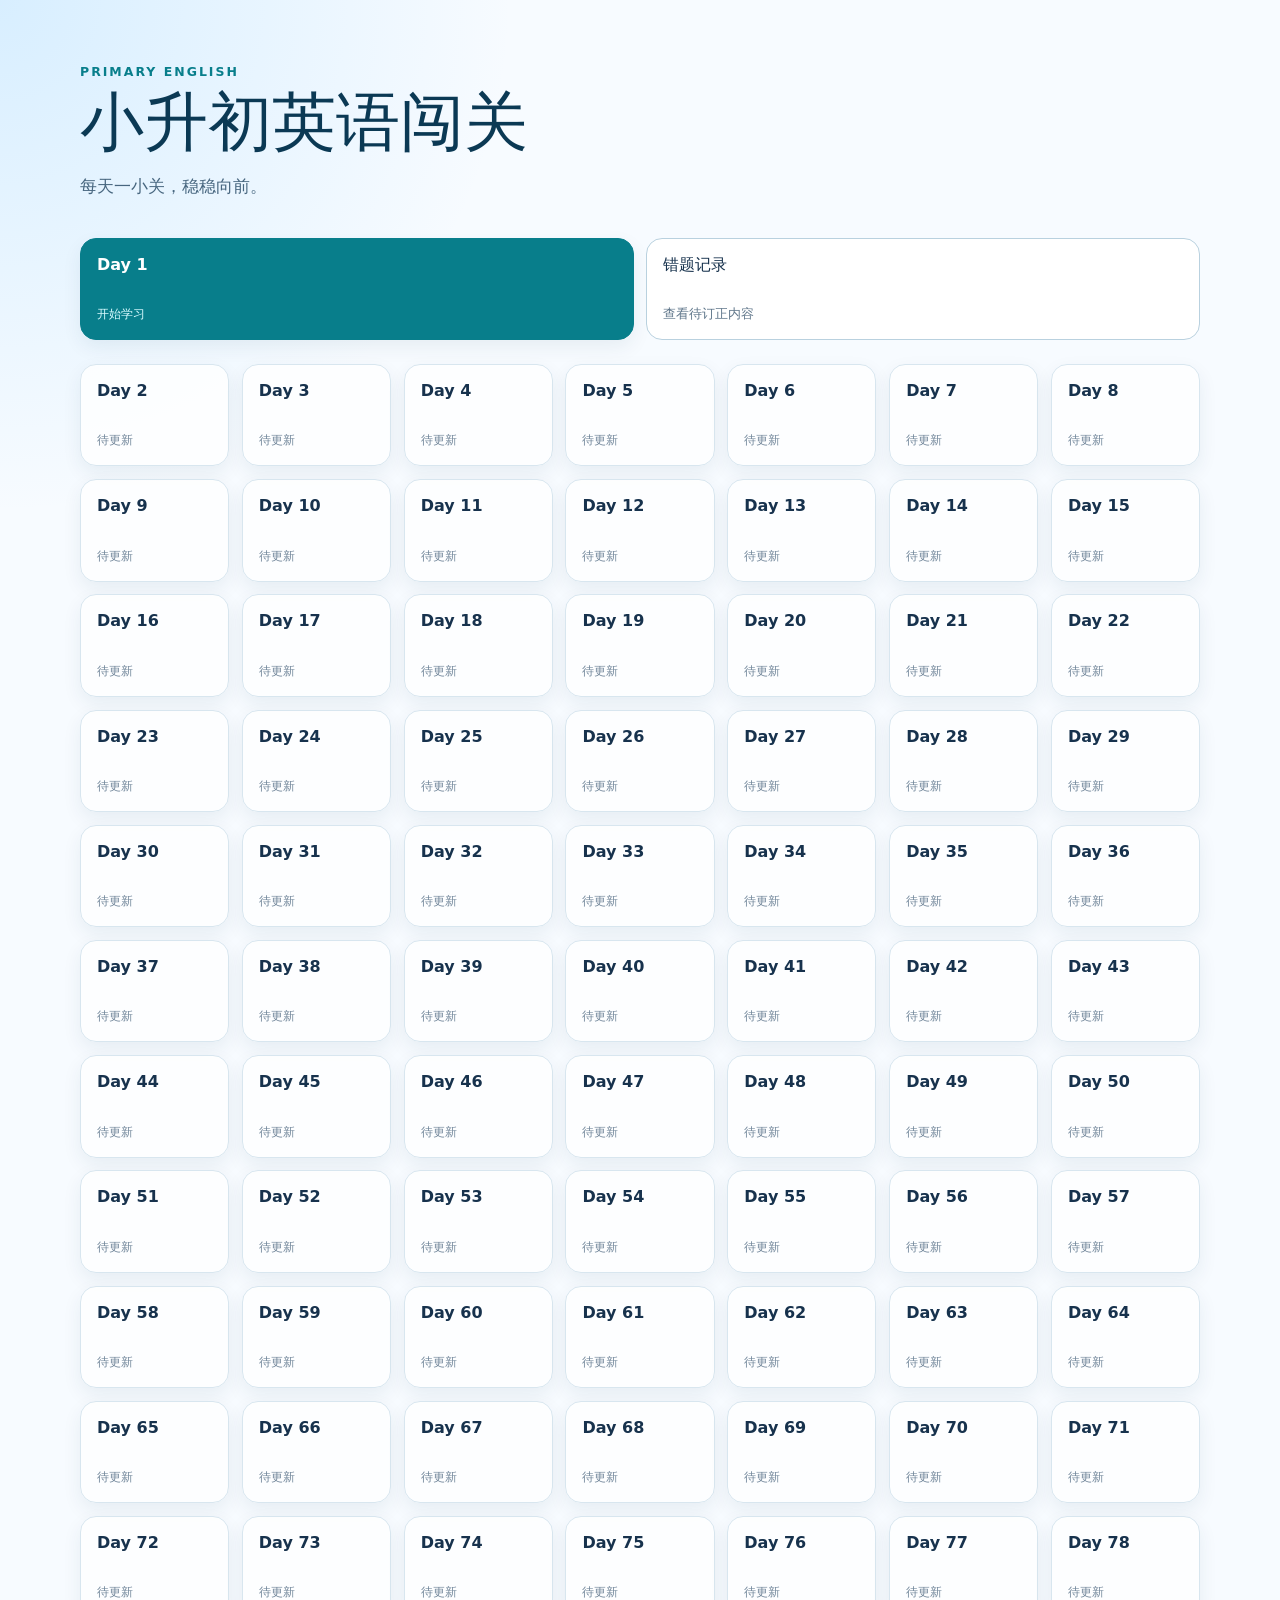
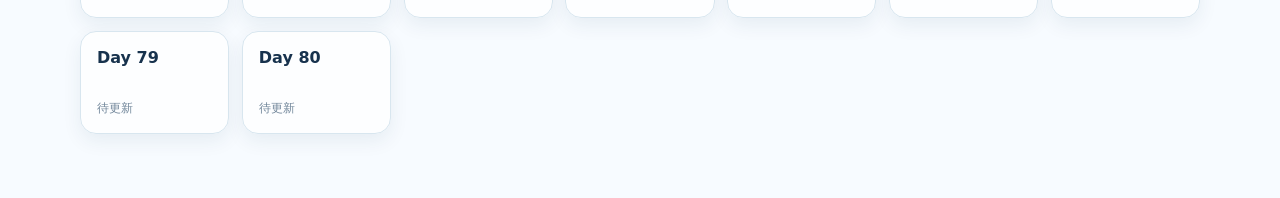
==== index.html @ 1ed9d4b0 "Publish primary English learning app" ====
<!doctype html>
<html lang="zh-CN">
  <head>
    <meta charset="UTF-8" />
    <meta name="viewport" content="width=device-width, initial-scale=1.0" />
    <link rel="manifest" href="/manifest.webmanifest" />
    <meta name="theme-color" content="#087e8b" />
    <title>小升初英语闯关</title>
    <script type="module" crossorigin src="/assets/index-By_qNgmh.js"></script>
    <link rel="stylesheet" crossorigin href="/assets/index-BoUDTLv9.css">
  </head>
  <body>
    <div id="root"></div>
  </body>
</html>
---- assets/index-BoUDTLv9.css ----
:root{color:#17324d;font-synthesis:none;text-rendering:optimizelegibility;background:#f7fbff;font-family:Hiragino Sans,Yu Gothic,system-ui,sans-serif}*{box-sizing:border-box}body{background:radial-gradient(circle at 0 0,#74c6ff3d,#0000 32rem),#f7fbff;min-width:320px;min-height:100vh;margin:0}button,a{font:inherit}.app-shell{width:min(70rem,100% - 2rem);margin:0 auto;padding:4rem 0}.hero{max-width:42rem;margin-bottom:2.5rem}.home-actions{grid-template-columns:repeat(2,minmax(0,1fr));gap:.8rem;margin-bottom:1.5rem;display:grid}.eyebrow{color:#087e8b;letter-spacing:.16em;margin:0 0 .5rem;font-size:.78rem;font-weight:800}h1{color:#0b3954;margin:0;font-size:clamp(2rem,7vw,4rem);line-height:1.12}.hero__copy{color:#47667f;margin:1rem 0 0;font-size:1.05rem}.day-grid{grid-template-columns:repeat(auto-fit,minmax(8.5rem,1fr));gap:.8rem;display:grid}.day-card{color:#17324d;background:#ffffffd1;border:1px solid #d8e6ef;border-radius:1rem;flex-direction:column;justify-content:space-between;min-height:6.4rem;padding:1rem;font-weight:750;display:flex;box-shadow:0 .45rem 1.2rem #0b395412}.day-card small{color:#71869a;font-size:.76rem;font-weight:650}.day-card--ready{color:#fff;text-align:left;cursor:pointer;background:#087e8b;border-color:#087e8b;text-decoration:none}.wrong-card{color:#17324d;text-align:left;cursor:pointer;background:#fff;border:1px solid #b9d1df;border-radius:1rem;flex-direction:column;justify-content:space-between;min-height:6.4rem;padding:1rem;font-weight:750;display:flex}.wrong-card small{color:#60778b}.content-view{max-width:32rem;margin:0 auto}.question-card,.status-message,.wrong-list{background:#fff;border:1px solid #d8e6ef;border-radius:1rem;margin:1rem 0 0;padding:1.5rem;box-shadow:0 .45rem 1.2rem #0b395412}.question-card h1,.content-view>h1{font-size:clamp(1.7rem,7vw,2.6rem)}.question-progress,.question-instruction{color:#60778b;font-weight:700}.answer-grid{gap:.75rem;margin-top:1.5rem;display:grid}.answer-button,.save-error button{color:#17324d;cursor:pointer;background:#f7fbff;border:1px solid #9bb9ca;border-radius:.7rem;min-height:3rem;padding:.7rem 1rem;font-weight:750}.answer-button:disabled{cursor:wait;opacity:.55}.save-status{color:#47667f;min-height:2.5rem;margin-top:1rem}.save-status--success{color:#087e8b;font-weight:800}.save-error{color:#a13d2d;flex-wrap:wrap;align-items:center;gap:.75rem;display:flex}.status-message--error{color:#8a2f24}.wrong-list{gap:.75rem;list-style:none;display:grid}.wrong-item{background:#f7fbff;border-radius:.7rem;grid-template-columns:minmax(0,1fr) auto auto;align-items:center;gap:.75rem;padding:.9rem;display:grid}.wrong-item__status{color:#a13d2d;font-weight:750}.back-button{color:#fff;cursor:pointer;background:#087e8b;border:0;border-radius:.6rem;min-height:2.75rem;padding:.65rem 1rem}.day-card--ready small{color:#d9fbff}.day-card--ready:hover,.day-card--ready:focus-visible,.wrong-card:hover,.wrong-card:focus-visible,.answer-button:hover:not(:disabled),.answer-button:focus-visible,.back-button:focus-visible,.save-error button:focus-visible{color:#fff;outline-offset:3px;background:#056b76;outline:3px solid #ffcf56}.offline-banner{color:#6c5200;text-align:center;background:#fff3cd;padding:.6rem 1rem}.offline-banner__dot{background:currentColor;border-radius:999px;width:.5rem;height:.5rem;margin-right:.45rem;display:inline-block}.update-toast{color:#fff;background:#0b3954;border-radius:.8rem;align-items:center;gap:1rem;padding:.8rem 1rem;display:flex;position:fixed;bottom:1rem;right:1rem;box-shadow:0 .8rem 2rem #0b39543d}.update-toast__actions{gap:.4rem;display:flex}.update-toast button{cursor:pointer;border:0;border-radius:.45rem;padding:.35rem .65rem}@media (width<=40rem){.app-shell{padding:2.5rem 0}.update-toast{justify-content:space-between;bottom:.75rem;left:.75rem;right:.75rem}.home-actions{grid-template-columns:1fr}.day-grid{grid-template-columns:repeat(2,minmax(0,1fr))}.wrong-item{grid-template-columns:1fr auto}.wrong-item strong{grid-column:1/-1}}
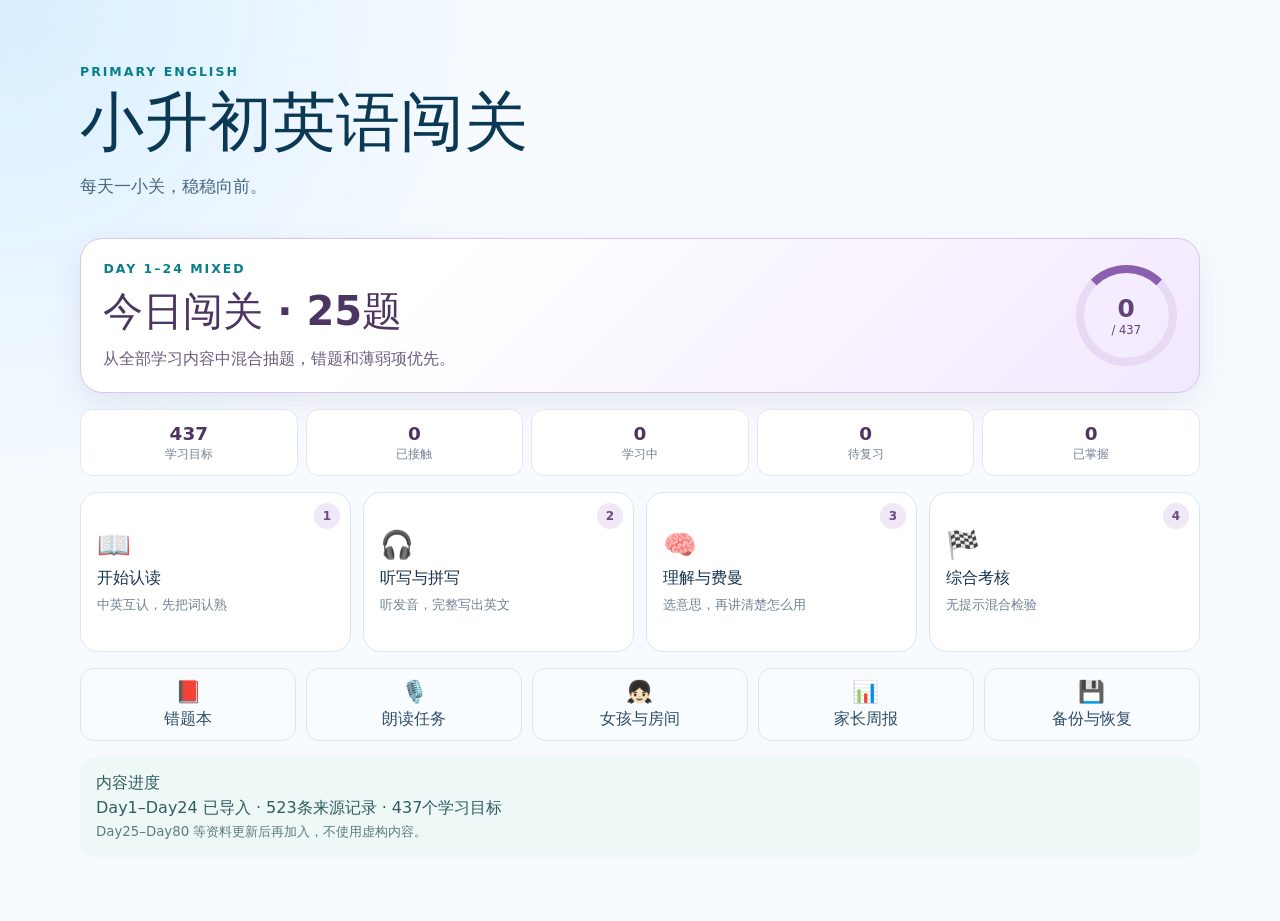
==== commit 53c79ce6: "Release primary English PWA v1.0.0" ====
--- a/index.html
+++ b/index.html
@@ -6,8 +6,8 @@
     <link rel="manifest" href="/manifest.webmanifest" />
     <meta name="theme-color" content="#087e8b" />
     <title>小升初英语闯关</title>
-    <script type="module" crossorigin src="/assets/index-By_qNgmh.js"></script>
-    <link rel="stylesheet" crossorigin href="/assets/index-BoUDTLv9.css">
+    <script type="module" crossorigin src="/assets/index-L4nHZxDo.js"></script>
+    <link rel="stylesheet" crossorigin href="/assets/index-Dk83hRVe.css">
   </head>
   <body>
     <div id="root"></div>
--- a/assets/index-Dk83hRVe.css
+++ b/assets/index-Dk83hRVe.css
@@ -0,0 +1 @@
+.formal-card{color:#342b39;background:#fffdfa;border:1px solid #e7dff0;border-radius:24px;max-width:760px;margin:0 auto;padding:clamp(20px,5vw,32px);box-shadow:0 12px 30px #4d335e17}.formal-card__heading{flex-wrap:wrap;justify-content:space-between;align-items:flex-start;gap:12px;display:flex}.formal-card__heading h2,.formal-card h3,.formal-card h4{margin:0}.formal-card__eyebrow{color:#87689c;letter-spacing:.12em;margin:0 0 4px;font-size:.75rem;font-weight:800}.formal-chip{color:#664c76;background:#f1e8f6;border-radius:999px;padding:7px 11px;font-size:.82rem}.formal-muted{color:#706876;line-height:1.6}.formal-actions{grid-template-columns:repeat(2,minmax(0,1fr));gap:10px;margin:20px 0;display:grid}.formal-button{cursor:pointer;font:inherit;border:0;border-radius:14px;min-height:46px;padding:11px 16px;font-weight:750}.formal-button:disabled{cursor:not-allowed;opacity:.48}.formal-button--primary{color:#fff;background:#765086}.formal-button--secondary{color:#563d64;background:#efe9f3}.formal-button--quiet{color:#3f6d5d;background:#edf5f1}.formal-button--danger{color:#fff;background:#8a4555}.formal-button--wide{width:100%}.formal-notice,.formal-warning,.formal-status,.formal-empty{border-radius:14px;padding:12px 14px;line-height:1.55}.formal-notice,.formal-empty{color:#63596a;background:#f5f2f7}.formal-warning{color:#754c25;background:#fff3e7}.formal-status{color:#315e4a;background:#eaf5ef}.formal-status--error{color:#7d3444;background:#fbeaec}.reading-practice__text{color:#553464;overflow-wrap:anywhere;text-align:center;margin:30px 0 8px;font-size:clamp(2rem,9vw,3.5rem);font-weight:850;line-height:1.12}.reading-practice__reference{border-top:1px solid #e9e3ec;margin:22px 0;padding-top:18px}.reading-practice__reference small{color:#786e7d;margin-top:10px;display:block}.weekly-report__summary{grid-template-columns:repeat(2,minmax(0,1fr));gap:12px;margin:24px 0;display:grid}.weekly-report__summary div{background:#f7f3f8;border-radius:16px;padding:15px}.weekly-report__summary dt{color:#746a79;font-size:.85rem}.weekly-report__summary dd{margin:5px 0 0;font-size:1.1rem;font-weight:800}.weekly-report__skills ul,.backup-restore__summary ul{margin:12px 0 0;padding:0;list-style:none}.weekly-report__skills li{border-bottom:1px solid #eee8f0;justify-content:space-between;align-items:center;padding:12px 2px;display:flex}.backup-restore__section{border-top:1px solid #e9e3ec;margin-top:22px;padding-top:20px}.backup-restore__file{gap:8px;margin:16px 0;font-weight:750;display:grid}.backup-restore__file input{color:#4d4352;font:inherit;border:1px solid #d7cedc;border-radius:12px;max-width:100%;padding:10px}.backup-restore__summary{background:#f7f3f8;border-radius:16px;margin:16px 0;padding:16px}.backup-restore__summary li+li{margin-top:6px}@media (width<=560px){.formal-actions,.weekly-report__summary{grid-template-columns:1fr}.formal-button{width:100%}}:root{color:#17324d;font-synthesis:none;text-rendering:optimizelegibility;background:#f7fbff;font-family:Hiragino Sans,Yu Gothic,system-ui,sans-serif}*{box-sizing:border-box}body{background:radial-gradient(circle at 0 0,#74c6ff3d,#0000 32rem),#f7fbff;min-width:320px;min-height:100vh;margin:0}button,a{font:inherit}.app-shell{width:min(70rem,100% - 2rem);margin:0 auto;padding:4rem 0}.hero{max-width:42rem;margin-bottom:2.5rem}.home-actions{grid-template-columns:repeat(2,minmax(0,1fr));gap:.8rem;margin-bottom:1.5rem;display:grid}.today-card{background:linear-gradient(135deg,#fff 30%,#f2e8ff);border:1px solid #d7c7e6;border-radius:1.4rem;justify-content:space-between;align-items:center;gap:1.5rem;margin-bottom:1rem;padding:1.4rem;display:flex;box-shadow:0 .75rem 2rem #4b2c6917}.today-card h2{color:#4d3562;margin:0;font-size:clamp(1.6rem,5vw,2.5rem)}.today-card p:not(.eyebrow){color:#6d5b7c;margin:.6rem 0 0}.progress-ring{aspect-ratio:1;color:#614378;text-align:center;border:.55rem solid #e8d9f5;border-top-color:#8b5fb0;border-radius:50%;flex:none;place-content:center;width:6.3rem;display:grid}.progress-ring strong{font-size:1.55rem}.progress-ring span{font-size:.72rem}.progress-strip{grid-template-columns:repeat(5,1fr);gap:.5rem;margin-bottom:1rem;display:grid}.progress-strip div{text-align:center;background:#fff;border:1px solid #e0e9ef;border-radius:.8rem;gap:.2rem;padding:.8rem .45rem;display:grid}.progress-strip strong{color:#4d3562;font-size:1.15rem}.progress-strip span{color:#718093;font-size:.72rem}.stage-grid{grid-template-columns:repeat(4,minmax(0,1fr));gap:.75rem;display:grid}.stage-card{color:#17324d;text-align:left;cursor:pointer;background:#fff;border:1px solid #d8e6ef;border-radius:1.1rem;align-content:center;gap:.45rem;min-height:10rem;padding:1rem;display:grid;position:relative}.stage-card:hover,.stage-card:focus-visible{outline-offset:2px;border-color:#8b5fb0;outline:3px solid #ffe371;box-shadow:0 .7rem 1.6rem #4b2c691f}.stage-card__number{aspect-ratio:1;color:#694d80;background:#f0e7f7;border-radius:50%;place-items:center;width:1.6rem;font-size:.75rem;font-weight:800;display:grid;position:absolute;top:.65rem;right:.65rem}.stage-card__icon{font-size:1.7rem}.stage-card small{color:#718093;line-height:1.4}.tool-grid{grid-template-columns:repeat(5,minmax(0,1fr));gap:.6rem;margin-top:1rem;display:grid}.tool-grid button{color:#304d65;cursor:pointer;background:#f9fcff;border:1px solid #d8e6ef;border-radius:.85rem;place-items:center;gap:.2rem;min-height:4.6rem;padding:.55rem;display:grid}.tool-grid button span{font-size:1.35rem}.content-status{color:#315c60;background:#edf8f7;border-radius:.9rem;gap:.25rem;margin-top:1rem;padding:1rem;display:grid}.content-status small{color:#607c7e}.eyebrow{color:#087e8b;letter-spacing:.16em;margin:0 0 .5rem;font-size:.78rem;font-weight:800}h1{color:#0b3954;margin:0;font-size:clamp(2rem,7vw,4rem);line-height:1.12}.hero__copy{color:#47667f;margin:1rem 0 0;font-size:1.05rem}.day-grid{grid-template-columns:repeat(auto-fit,minmax(8.5rem,1fr));gap:.8rem;display:grid}.day-card{color:#17324d;background:#ffffffd1;border:1px solid #d8e6ef;border-radius:1rem;flex-direction:column;justify-content:space-between;min-height:6.4rem;padding:1rem;font-weight:750;display:flex;box-shadow:0 .45rem 1.2rem #0b395412}.day-card small{color:#71869a;font-size:.76rem;font-weight:650}.day-card--ready{color:#fff;text-align:left;cursor:pointer;background:#087e8b;border-color:#087e8b;text-decoration:none}.wrong-card{color:#17324d;text-align:left;cursor:pointer;background:#fff;border:1px solid #b9d1df;border-radius:1rem;flex-direction:column;justify-content:space-between;min-height:6.4rem;padding:1rem;font-weight:750;display:flex}.wrong-card small{color:#60778b}.content-view{max-width:32rem;margin:0 auto}.wide-view{max-width:64rem;margin:0 auto}.question-card,.status-message,.wrong-list{background:#fff;border:1px solid #d8e6ef;border-radius:1rem;margin:1rem 0 0;padding:1.5rem;box-shadow:0 .45rem 1.2rem #0b395412}.question-card h1,.content-view>h1{font-size:clamp(1.7rem,7vw,2.6rem)}.question-progress,.question-instruction{color:#60778b;font-weight:700}.answer-grid{gap:.75rem;margin-top:1.5rem;display:grid}.answer-button,.save-error button{color:#17324d;cursor:pointer;background:#f7fbff;border:1px solid #9bb9ca;border-radius:.7rem;min-height:3rem;padding:.7rem 1rem;font-weight:750}.speak-button,.spelling-form button,.hint-panel button{color:#53396a;cursor:pointer;background:#f4edfb;border:1px solid #8b5fb0;border-radius:.75rem;min-height:2.8rem;margin-top:1rem;padding:.65rem 1rem;font-weight:760}.spelling-form{gap:.65rem;margin-top:1rem;display:grid}.spelling-form label{color:#60778b;font-weight:750}.spelling-form input{color:#17324d;background:#fff;border:2px solid #b7cbd8;border-radius:.75rem;min-height:3.3rem;padding:.65rem .85rem;font-size:1.15rem}.spelling-form input:focus{border-color:#8b5fb0;outline:3px solid #eee1fa}.hint-panel{margin-top:1rem;padding-top:.2rem}.hint-panel p{color:#6f5715;background:#fff8db;border-radius:.75rem;padding:.85rem}.answer-button:disabled{cursor:wait;opacity:.55}.save-status{color:#47667f;min-height:2.5rem;margin-top:1rem}.save-status--success{color:#087e8b;font-weight:800}.save-error{color:#a13d2d;flex-wrap:wrap;align-items:center;gap:.75rem;display:flex}.status-message--error{color:#8a2f24}.wrong-list{gap:.75rem;list-style:none;display:grid}.wrong-item{background:#f7fbff;border-radius:.7rem;grid-template-columns:minmax(0,1fr) auto auto;align-items:center;gap:.75rem;padding:.9rem;display:grid}.wrong-item__status{color:#a13d2d;font-weight:750}.back-button{color:#fff;cursor:pointer;background:#087e8b;border:0;border-radius:.6rem;min-height:2.75rem;padding:.65rem 1rem}.day-card--ready small{color:#d9fbff}.day-card--ready:hover,.day-card--ready:focus-visible,.wrong-card:hover,.wrong-card:focus-visible,.answer-button:hover:not(:disabled),.answer-button:focus-visible,.back-button:focus-visible,.save-error button:focus-visible{color:#fff;outline-offset:3px;background:#056b76;outline:3px solid #ffcf56}.offline-banner{color:#6c5200;text-align:center;background:#fff3cd;padding:.6rem 1rem}.offline-banner__dot{background:currentColor;border-radius:999px;width:.5rem;height:.5rem;margin-right:.45rem;display:inline-block}.update-toast{color:#fff;background:#0b3954;border-radius:.8rem;align-items:center;gap:1rem;padding:.8rem 1rem;display:flex;position:fixed;bottom:1rem;right:1rem;box-shadow:0 .8rem 2rem #0b39543d}.update-toast__actions{gap:.4rem;display:flex}.update-toast button{cursor:pointer;border:0;border-radius:.45rem;padding:.35rem .65rem}.companion-heading{justify-content:space-between;align-items:end;gap:1rem;margin-bottom:1.25rem;display:flex}.companion-heading h1{font-size:clamp(2rem,6vw,3.4rem)}.companion-heading>p{color:#75520a;background:#fff2cb;border-radius:999px;margin:0;padding:.65rem .9rem}.companion-layout{grid-template-columns:minmax(17rem,.9fr) minmax(18rem,1.1fr);gap:1rem;display:grid}.companion-room,.closet-panel{background:#fff;border:1px solid #e3d9ef;border-radius:1.4rem;overflow:hidden;box-shadow:0 .75rem 2rem #4b2c691a}.companion-room{background:linear-gradient(#fff0 68%,#825c4224 68%),radial-gradient(circle at 20% 15%,#fff 0 3rem,#0000 3.1rem),#f1e8ff;place-items:end center;min-height:35rem;padding:1.25rem;display:grid;position:relative}.companion-room[data-room=mint-study]{background:linear-gradient(#fff0 68%,#537d6726 68%),radial-gradient(circle at 20% 15%,#fff 0 3rem,#0000 3.1rem),#e2f6ed}.companion-room[data-room=sunset-library]{background:linear-gradient(#fff0 68%,#623f312b 68%),radial-gradient(circle at 20% 15%,#fff6d7 0 3rem,#0000 3.1rem),#ffe5d3}.companion-preview{z-index:2;align-self:end;width:min(76%,18rem);position:relative}.companion-preview img{object-fit:contain;filter:drop-shadow(0 .8rem .8rem #34234629);width:100%;max-height:28rem;display:block}.companion-headwear{z-index:3;font-size:1.4rem;position:absolute;top:2%;right:25%;transform:rotate(12deg)}.companion-preview[data-headwear=none] .companion-headwear{display:none}.companion-preview[data-outfit=weekend] img{filter:hue-rotate(32deg)saturate(.86)drop-shadow(0 .8rem .8rem #34234629)}.companion-preview[data-outfit=reading] img{filter:hue-rotate(-24deg)saturate(1.1)drop-shadow(0 .8rem .8rem #34234629)}.companion-preview[data-shoes=canvas] img{filter:saturate(.82)brightness(1.04)drop-shadow(0 .8rem .8rem #34234629)}.room-desk,.room-plant{z-index:1;font-size:3rem;position:absolute}.room-desk{bottom:7rem;right:1.2rem}.room-plant{bottom:7rem;left:1.2rem}.companion-room>p{z-index:4;color:#5f4c6f;text-align:center;background:#ffffffe0;border-radius:.8rem;width:100%;margin:0;padding:.75rem;font-size:.86rem;position:relative}.closet-panel{align-content:start;gap:.8rem;padding:1rem;display:grid}.closet-group{border:1px solid #e8e0ef;border-radius:1rem;min-width:0;margin:0;padding:.9rem}.closet-group legend{color:#694d80;padding:0 .35rem;font-weight:800}.choice-row{grid-template-columns:repeat(auto-fit,minmax(7rem,1fr));gap:.55rem;display:grid}.closet-choice{color:#4c3a5b;cursor:pointer;background:#fbf8ff;border:1px solid #d9cce6;border-radius:.75rem;place-items:center;gap:.2rem;min-height:4rem;padding:.55rem;font-weight:720;display:grid}.closet-choice[aria-pressed=true]{background:#eee2fa;border-color:#8b5fb0;box-shadow:inset 0 0 0 2px #8b5fb0}.closet-choice:disabled{cursor:not-allowed;opacity:.58}.closet-choice small{color:#796b84;font-size:.68rem}@media (width<=40rem){.app-shell{padding:2.5rem 0}.update-toast{justify-content:space-between;bottom:.75rem;left:.75rem;right:.75rem}.home-actions{grid-template-columns:1fr}.today-card{align-items:start}.progress-ring{width:5.4rem}.progress-strip{grid-template-columns:repeat(3,1fr)}.stage-grid{grid-template-columns:repeat(2,minmax(0,1fr))}.tool-grid{grid-template-columns:repeat(3,minmax(0,1fr))}.day-grid{grid-template-columns:repeat(2,minmax(0,1fr))}.wrong-item{grid-template-columns:1fr auto}.wrong-item strong{grid-column:1/-1}.companion-heading{display:block}.companion-heading>p{margin-top:.75rem;display:inline-block}.companion-layout{grid-template-columns:1fr}.companion-room{min-height:29rem}}
